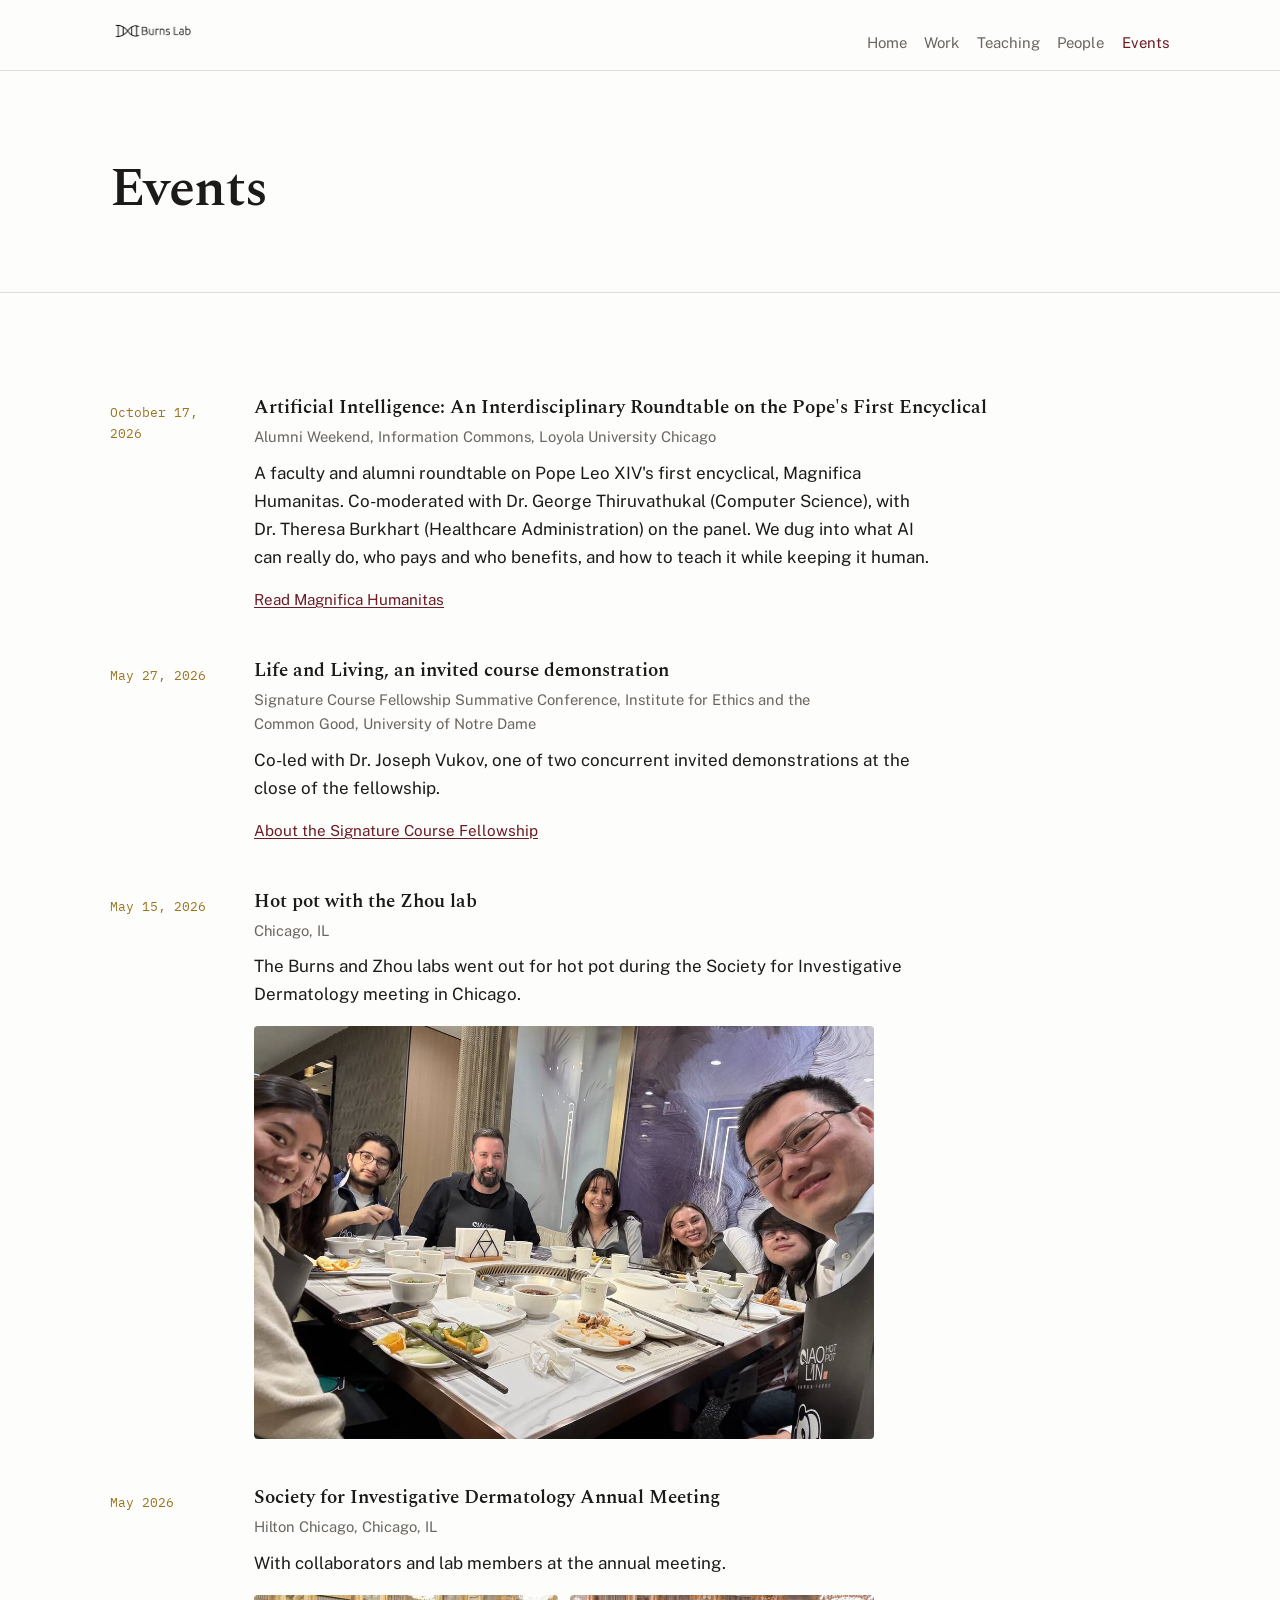
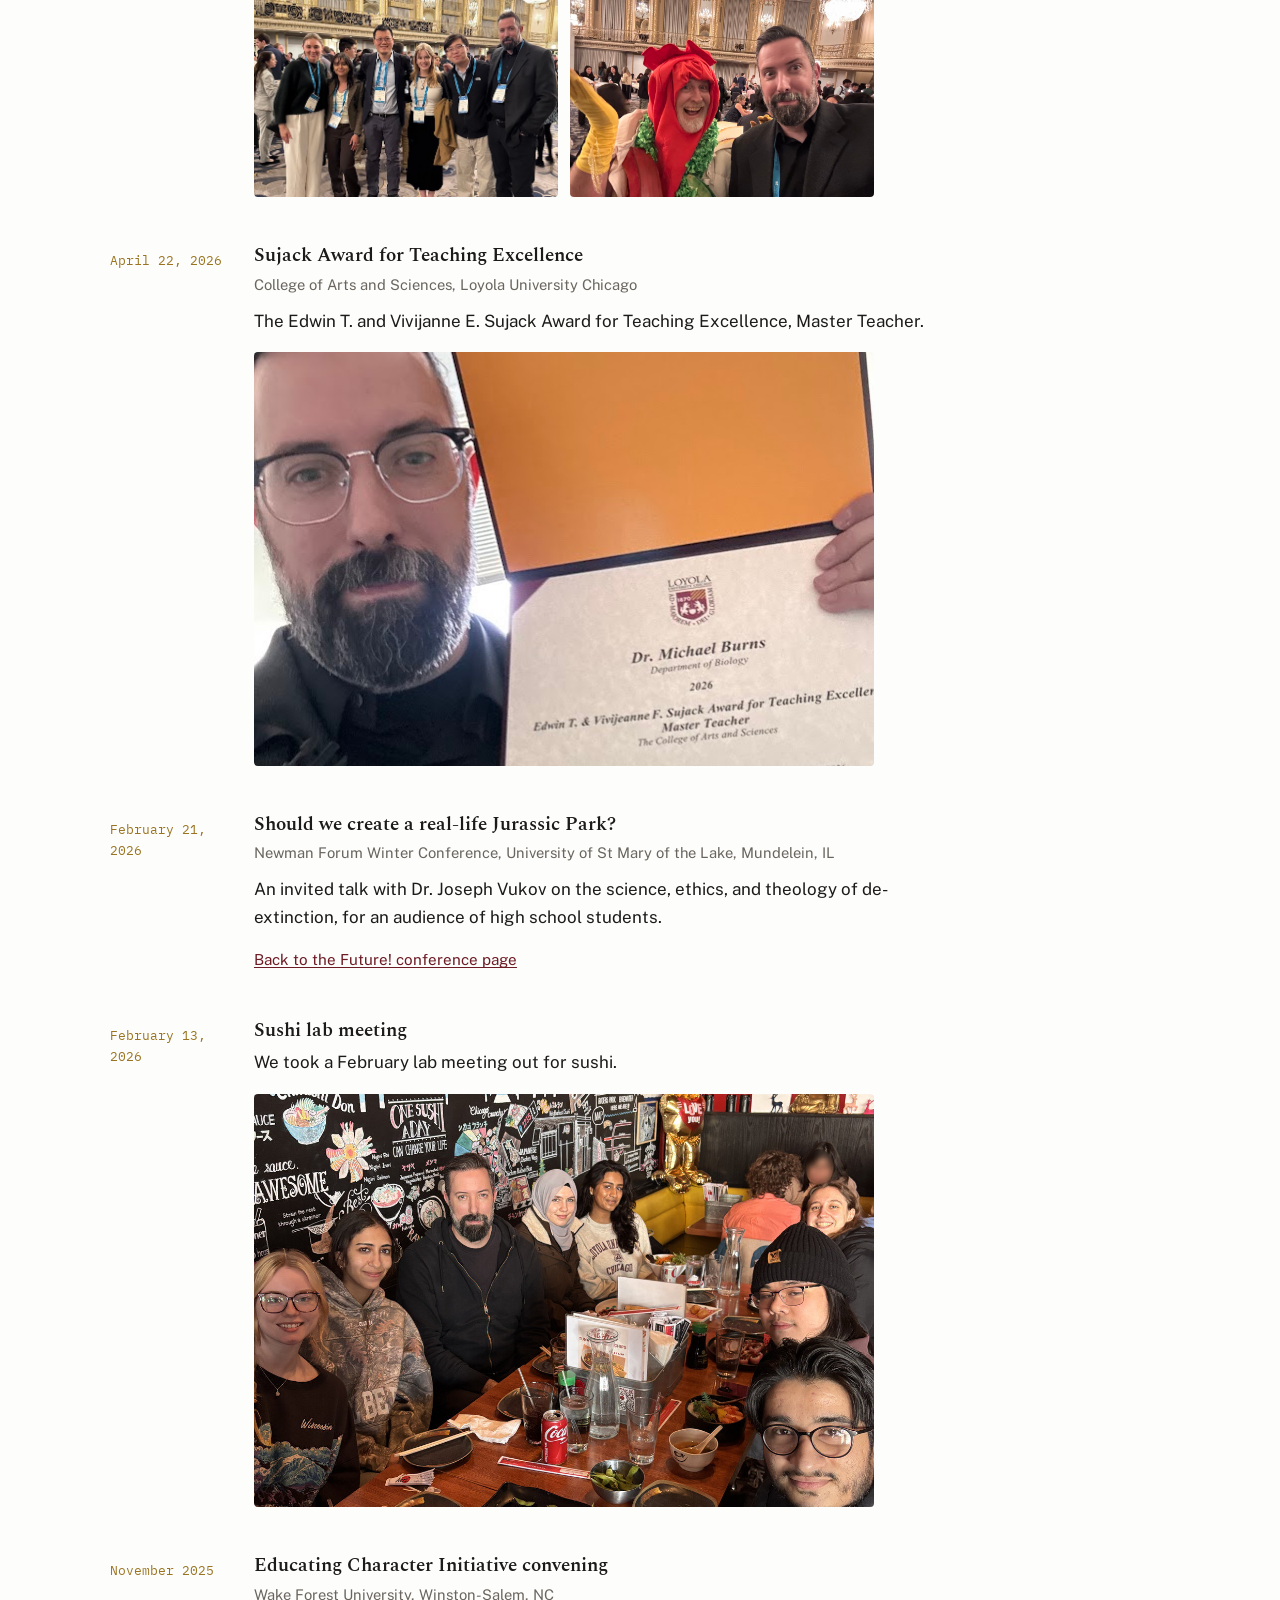
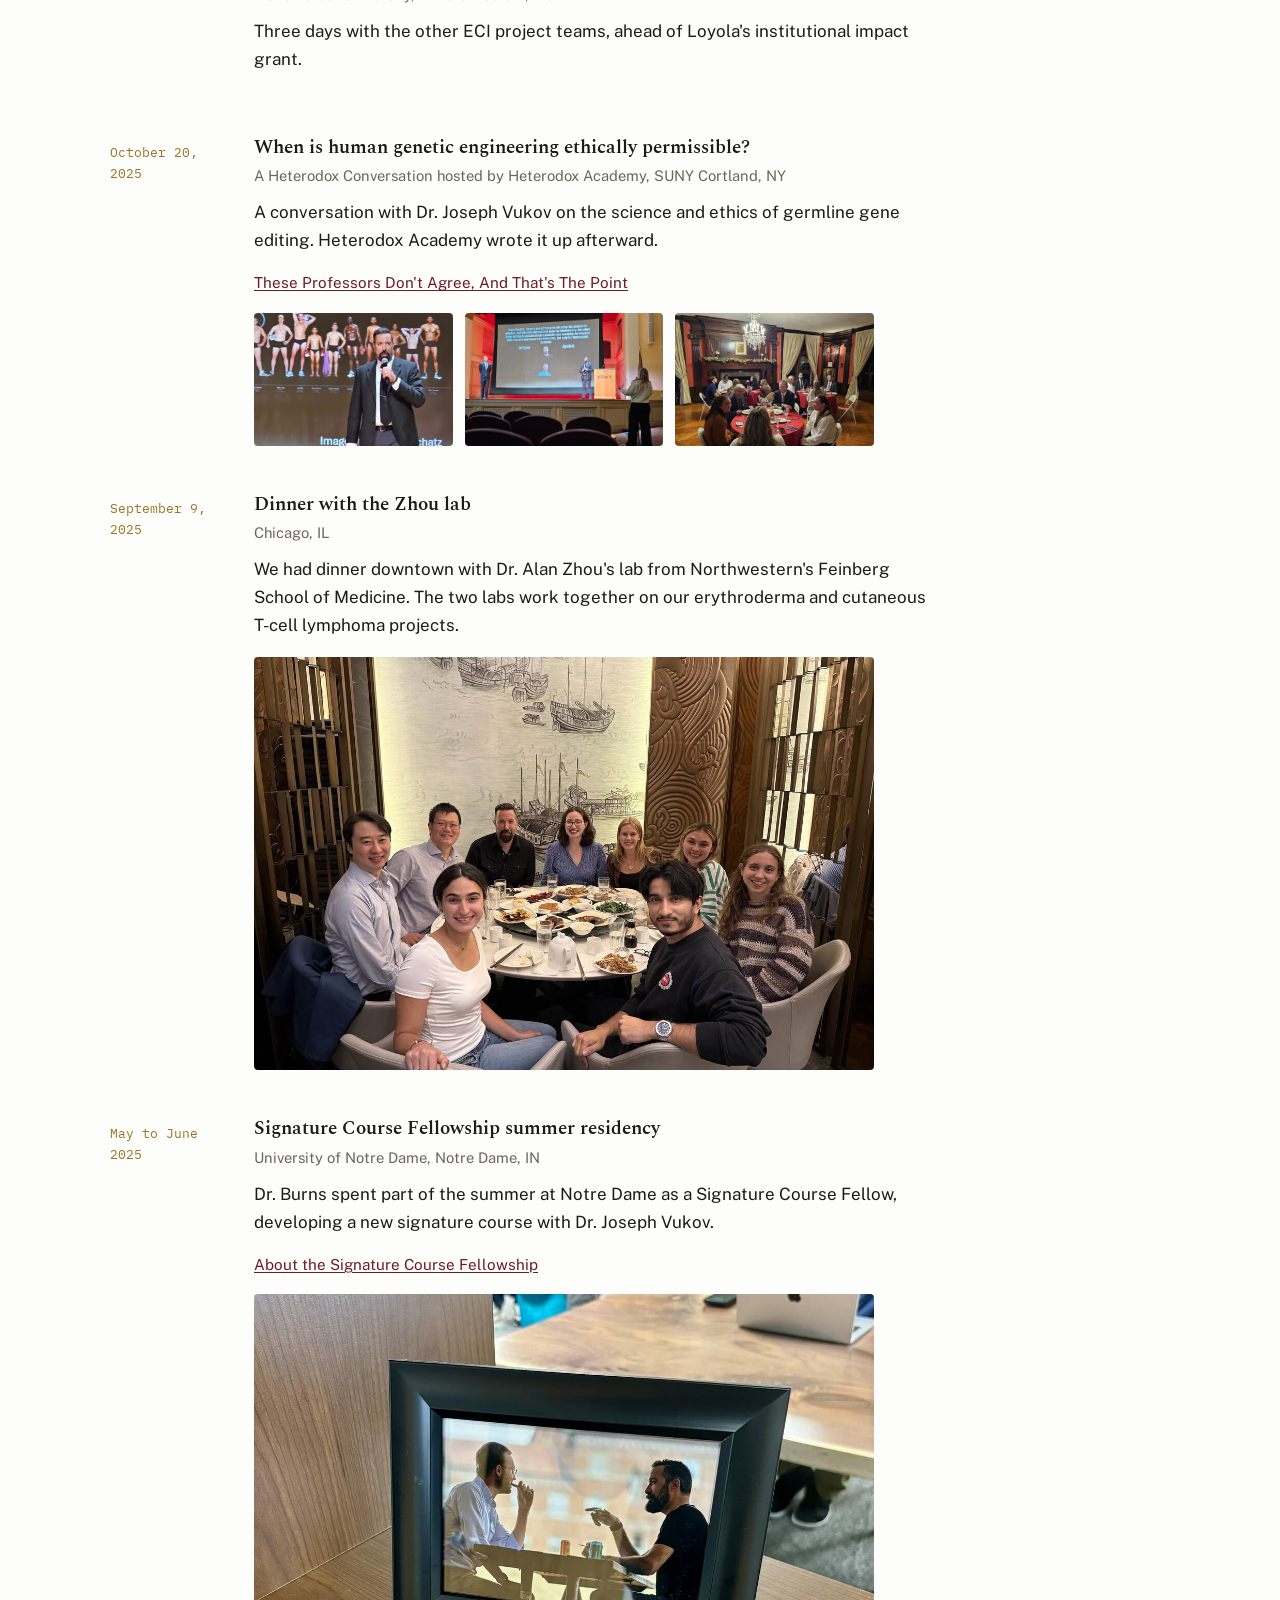
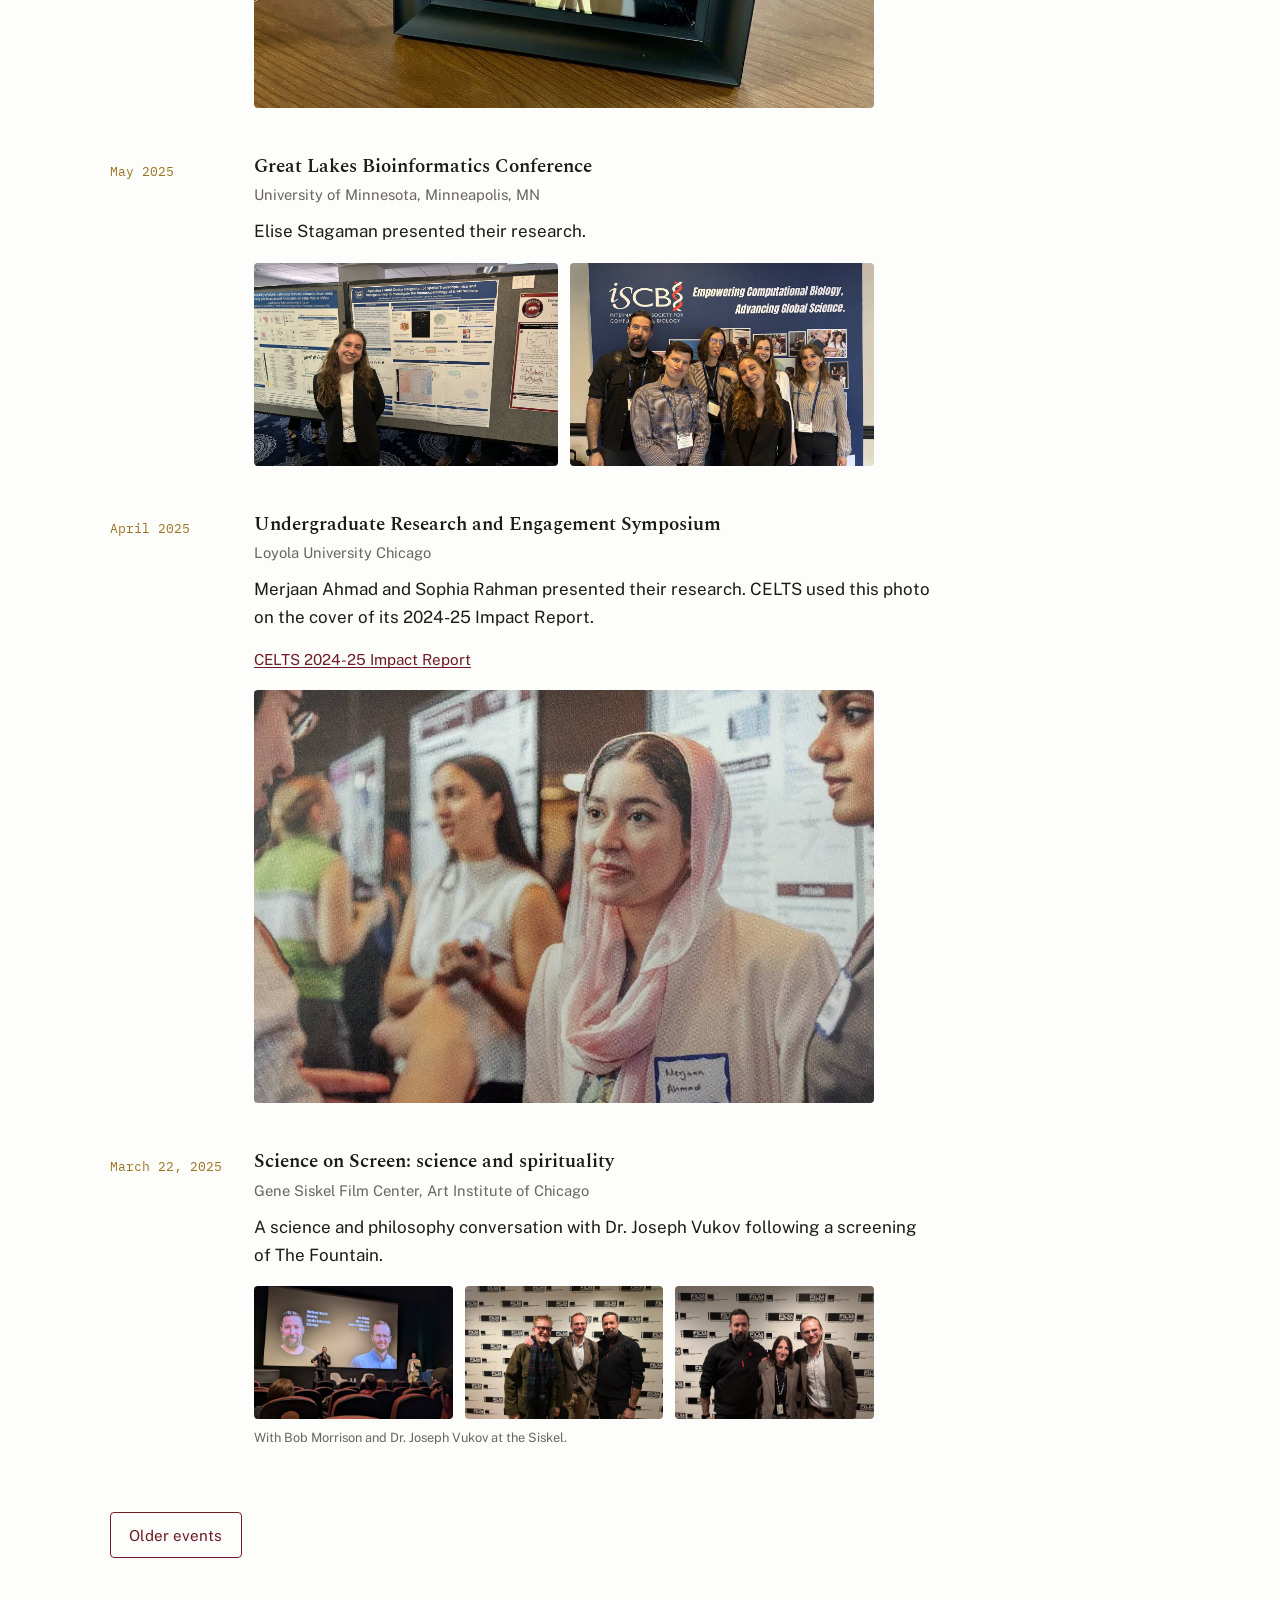
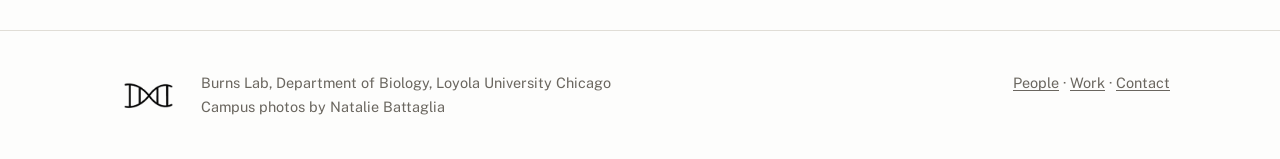
==== events.html @ b52f502f "Burns Lab website, beta Static site (HTML, CSS, JSON data, images) for GitHub Pages. Pages carry a n" ====
<!doctype html>
<html lang="en">
<head>
<meta charset="utf-8">
<meta name="viewport" content="width=device-width, initial-scale=1, viewport-fit=cover">
<!-- BETA: keeps search engines from listing the beta URL. Remove when burns-lab.org goes live. -->
<meta name="robots" content="noindex">
<title>Events | Burns Lab</title>
<meta name="description" content="Talks, conferences, and events from the Burns Lab at Loyola University Chicago.">
<link rel="icon" href="images/logos/burns-lab-mark.png">
<link rel="stylesheet" href="https://fonts.googleapis.com/css2?family=Spectral:wght@400;600&family=Public+Sans:wght@400;600&family=IBM+Plex+Mono:wght@500&display=swap">
<link rel="stylesheet" href="css/style.css">
</head>
<body>

<header class="site-header">
  <div class="wrap">
    <a class="brand" href="index.html"><img src="images/logos/burns-lab-wordmark.png" alt="Burns Lab"></a>
    <nav class="site-nav" aria-label="Main">
      <a href="index.html">Home</a>
      <a href="work.html">Work</a>
      <a href="teaching.html">Teaching</a>
      <a href="people.html">People</a>
      <a href="events.html" aria-current="page">Events</a>
    </nav>
  </div>
</header>

<main>

  <!-- Photos for an event go in images/events/<slug>/; run scripts/update-events.sh
       and they show up here. -->
  <div class="wrap hero">
    <h1>Events</h1>
  </div>

  <section class="band">
    <div class="wrap">
      <ol class="timeline" id="events">
        <li class="event"><div class="when"></div><div><p>Loading events&hellip;</p></div></li>
      </ol>
      <details class="older">
        <summary class="btn btn-ghost"><span class="show">Older events</span><span class="hide">Hide older events</span></summary>
        <ol class="timeline" id="events-older"></ol>
      </details>
    </div>
  </section>

</main>

<footer class="site-footer">
  <div class="wrap">
    <div class="footer-brand">
      <img src="images/logos/burns-lab-mark.png" alt="">
      <div>Burns Lab, Department of Biology, Loyola University Chicago<br>
      Campus photos by Natalie Battaglia</div>
    </div>
    <div><a href="people.html">People</a> &middot; <a href="work.html">Work</a> &middot; <a href="index.html#contact">Contact</a></div>
  </div>
</footer>
<script>
// ---- settings ----------------------------------------------------------
const RECENT_MONTHS = 24;  // events this recent are listed; older ones sit behind the button
// ------------------------------------------------------------------------

const since = new Date();
since.setMonth(since.getMonth() - RECENT_MONTHS);
const CUTOFF = since.toISOString().slice(0, 10);   // e.g. "2024-10-20"

// Events come from data/events.json, newest first. Each entry takes:
//   slug    names its photo folder, images/events/<slug>/
//   date    sortable, YYYY-MM-DD
//   display how the date should read on the page
//   title, where, text
//   link, linkText   optional link out to the event or a write-up
//   photos  filled in by scripts/update-events.sh, do not edit by hand
//   credit  optional caption under the photos
//   hidden  true keeps an event in the file but off the page
const eventRow = e => {
  const photos = (e.photos || []).map(src =>
    `<figure class="figure"><div class="frame"><img src="${src}" alt=""></div></figure>`).join("");
  return `<li class="event">
    <div class="when">${e.display}</div>
    <div>
      <h3>${e.title}</h3>
      ${e.where ? `<p class="where">${e.where}</p>` : ""}
      <p>${e.text}</p>
      ${e.link ? `<p class="event-link"><a href="${e.link}">${e.linkText || "More about this event"}</a></p>` : ""}
      ${photos ? `<div class="event-photos">${photos}</div>` : ""}
      ${photos && e.credit ? `<p class="credit">${e.credit}</p>` : ""}
    </div>
  </li>`;
};

fetch("data/events.json")
  .then(r => r.json())
  .then(events => {
    events = events.filter(e => !e.hidden);
    events.sort((a, b) => b.date.localeCompare(a.date));
    // recent events in the timeline, the rest behind the "Older events" button
    const recent = events.filter(e => e.date >= CUTOFF);
    const older = events.filter(e => e.date < CUTOFF);
    document.getElementById("events").innerHTML = recent.length
      ? recent.map(eventRow).join("")
      : `<li class="event"><div class="when"></div><div><p>Nothing in the past ${RECENT_MONTHS} months.</p></div></li>`;
    const olderList = document.getElementById("events-older");
    olderList.innerHTML = older.map(eventRow).join("");
    olderList.closest("details").hidden = older.length === 0;
  })
  .catch(() => {
    document.getElementById("events").innerHTML =
      '<li class="event"><div class="when"></div><div><p>Event list is temporarily unavailable.</p></div></li>';
  });
</script>

</body>
</html>
---- css/style.css ----
/* ============================================================
   Burns Lab site styles
   One stylesheet for the whole site. Sections below, in order:
   1. Design tokens (colors, type, spacing)
   2. Base elements
   3. Layout helpers
   4. Header / navigation
   5. Hero
   6. Cards and grids (research, people, courses)
   7. Publications
   8. Contact and footer
   Change a color or font once in section 1 and it updates everywhere.
   ============================================================ */

/* ---------- 1. Design tokens -------------------------------
   Layout: single centered column, max 1100px, sections split by
   hairline rules; cards only where items are genuinely separate.  */

:root {
  /* Light palette (the default) */
  --bg:        #fdfdfc;   /* page background            */
  --surface:   #f3f2ee;   /* cards, quiet panels        */
  --ink:       #1c1b19;   /* body text                  */
  --muted:     #6a665f;   /* captions, secondary text   */
  --line:      #e0ddd6;   /* hairlines and borders      */
  --accent:    #6d1b24;   /* Loyola maroon: links, heads */
  --accent-2:  #9a7420;   /* gold: eyebrows, accents    */

  /* Type */
  --display: "Spectral", Georgia, "Times New Roman", serif;
  --body:    "Public Sans", -apple-system, "Segoe UI", Helvetica, Arial, sans-serif;
  --mono:    "IBM Plex Mono", ui-monospace, "SF Mono", Menlo, monospace;

  /* Spacing scale */
  --gap:     1.25rem;
  --section: 4.5rem;
  --radius:  4px;
}

/* Dark palette for people whose system is set to dark mode */
@media (prefers-color-scheme: dark) {
  :root:not([data-theme="light"]) {
    --bg:       #16161a;
    --surface:  #1f1f24;
    --ink:      #eceae5;
    --muted:    #a5a098;
    --line:     #32323a;
    --accent:   #e2949c;
    --accent-2: #d6ab52;
    color-scheme: dark;
  }
}

/* Same values again, for an explicit dark choice */
:root[data-theme="dark"] {
  --bg:       #16161a;
  --surface:  #1f1f24;
  --ink:      #eceae5;
  --muted:    #a5a098;
  --line:     #32323a;
  --accent:   #e2949c;
  --accent-2: #d6ab52;
  color-scheme: dark;
}

/* ---------- 2. Base elements ------------------------------- */

* { box-sizing: border-box; }

/* Leave room for the sticky header when a link jumps to a #section */
html { scroll-padding-top: 6rem; }

body {
  margin: 0;
  background: var(--bg);
  color: var(--ink);
  font-family: var(--body);
  font-size: 1.0625rem;
  line-height: 1.65;
  -webkit-font-smoothing: antialiased;
}

h1, h2, h3 {
  font-family: var(--display);
  font-weight: 600;
  line-height: 1.15;
  text-wrap: balance;
  margin: 0;
}

h1 { font-size: clamp(2.1rem, 5.2vw, 3.3rem); letter-spacing: -0.01em; }
h2 { font-size: clamp(1.6rem, 3.4vw, 2.1rem); }
h3 { font-size: 1.2rem; }

p { margin: 0 0 1rem; max-width: 68ch; }
h2 + p { margin-top: 1rem; }

/* Small link that sits inside a heading, e.g. "Lab Publications [PubMed]" */
.h-link { font-family: var(--body); font-size: 0.55em; font-weight: 400; vertical-align: middle; }

a { color: var(--accent); text-decoration-thickness: 1px; text-underline-offset: 2px; }
a:hover { text-decoration-thickness: 2px; }
:focus-visible { outline: 2px solid var(--accent-2); outline-offset: 3px; }

/* Small uppercase label used above section headings */
.eyebrow {
  font-family: var(--mono);
  font-size: 0.72rem;
  font-weight: 500;
  letter-spacing: 0.14em;
  text-transform: uppercase;
  color: var(--accent-2);
  margin: 0 0 0.6rem;
}

/* ---------- 3. Layout helpers ------------------------------ */

.wrap {
  width: 100%;
  max-width: 1100px;
  margin-inline: auto;
  padding-inline: 1.25rem;   /* side gutter at every width */
}

section.band {
  padding-block: var(--section);
  border-top: 1px solid var(--line);
}

.lede { font-size: 1.15rem; color: var(--muted); }

/* ---------- 4. Header / navigation ------------------------- */

.site-header {
  position: sticky;
  top: env(safe-area-inset-top, 0px);
  z-index: 10;
  background: color-mix(in srgb, var(--bg) 92%, transparent);
  backdrop-filter: blur(8px);
  border-bottom: 1px solid var(--line);
}

.site-header .wrap {
  display: flex;
  flex-wrap: wrap;
  align-items: baseline;
  gap: 0.6rem 1.5rem;
  padding-block: 0.9rem;
}

.brand { margin-right: auto; display: flex; align-items: center; }
/* The logo is black line art, so flip it to near-white in dark mode. */
.brand img { height: 34px; width: auto; display: block; }
@media (prefers-color-scheme: dark) {
  :root:not([data-theme="light"]) .brand img { filter: invert(1) brightness(0.92); }
}
:root[data-theme="dark"] .brand img { filter: invert(1) brightness(0.92); }

.site-nav {
  display: flex;
  flex-wrap: wrap;
  gap: 0.4rem 1.1rem;
  font-size: 0.93rem;
}
.site-nav a { color: var(--muted); text-decoration: none; }
.site-nav a:hover,
.site-nav a[aria-current="page"] { color: var(--accent); }

/* ---------- 5. Hero ---------------------------------------- */

.hero { padding-block: clamp(3rem, 8vw, 5.5rem) var(--section); }
.hero h1 { max-width: 16ch; }
.hero p { margin-top: 1.25rem; font-size: 1.2rem; max-width: 60ch; }

.actions { display: flex; flex-wrap: wrap; gap: 0.75rem; margin-top: 2rem; }

.btn {
  display: inline-block;
  padding: 0.6rem 1.15rem;
  border: 1px solid var(--accent);
  border-radius: var(--radius);
  font-size: 0.95rem;
  text-decoration: none;
}
.btn-solid { background: var(--accent); color: var(--bg); }
.btn-ghost { color: var(--accent); }
.btn:hover { opacity: 0.85; }


/* ---------- 5b. Photo banners -------------------------------
   A page can open on a photo instead of a plain heading. Text sits on a
   darkened image, so these colors are fixed rather than theme tokens. */

.hero-photo {
  position: relative;
  isolation: isolate;
  overflow: hidden;
  display: grid;
  align-items: end;
  min-height: clamp(320px, 50vh, 540px);
}
.hero-photo .hero-bg {
  position: absolute; inset: 0;
  width: 100%; height: 100%;
  object-fit: cover;
  z-index: -2;
}
/* Dark wash so white type stays readable over any photo */
.hero-photo::after {
  content: "";
  position: absolute; inset: 0;
  z-index: -1;
  background: linear-gradient(180deg, rgba(20,11,13,0.30) 0%, rgba(20,11,13,0.80) 78%);
}
.hero-photo .hero-body { padding-block: 3.5rem 2.75rem; }
.hero-photo h1 { color: #fff; }
.hero-photo .lede { color: rgba(255,255,255,0.88); }
.hero-photo .eyebrow { color: #e3bc63; }
.hero-photo .btn-solid { background: #fff; color: #6d1b24; border-color: #fff; }
.hero-photo .btn-ghost { color: #fff; border-color: rgba(255,255,255,0.65); }

/* Full-width photo band partway down a page. The background sits still while
   the page scrolls over it, except on phones and for reduced-motion viewers. */
.band-photo {
  position: relative;
  border-top: 0;
  background-size: cover;
  background-position: center;
  background-attachment: fixed;
}
.band-photo::before {
  content: "";
  position: absolute; inset: 0;
  background: rgba(20,11,13,0.74);
}
.band-photo .wrap { position: relative; }
.band-photo h2 { color: #fff; }
.band-photo p { color: rgba(255,255,255,0.88); }
.band-photo .eyebrow { color: #e3bc63; }
.band-photo a { color: #fff; }
@media (max-width: 820px) { .band-photo { background-attachment: scroll; } }
@media (prefers-reduced-motion: reduce) { .band-photo { background-attachment: scroll; } }

/* ---------- 6. Cards and grids ----------------------------- */

/* Auto-fitting grid: columns collapse to one on a phone */
.grid {
  display: grid;
  gap: var(--gap);
  grid-template-columns: repeat(auto-fit, minmax(260px, 1fr));
  margin-top: 2rem;
}
.grid > * { min-width: 0; }

.card {
  background: var(--surface);
  border: 1px solid var(--line);
  border-radius: var(--radius);
  padding: 1.4rem;
}
.card h3 { margin-bottom: 0.5rem; color: var(--accent); }
.card p { font-size: 0.97rem; margin-bottom: 0; color: var(--muted); }
.card .code { font-family: var(--mono); font-size: 0.78rem; margin-bottom: 0.5rem; }  /* course numbers */
.card .links { font-size: 0.9rem; margin-top: 0.9rem; }                              /* links under a panel */

/* A whole card that is a link (the "what we work on" grid) */
.card-link { display: block; text-decoration: none; color: inherit; transition: border-color 0.15s ease; }
.card-link h3 { color: var(--accent); }
.card-link:hover { border-color: var(--accent); }

/* People */
.people { grid-template-columns: repeat(auto-fit, minmax(190px, 1fr)); }

.person { display: flex; gap: 0.9rem; align-items: center; }

/* Placeholder avatar: initials until real photos are added to
   images/people/. Swap this div for an <img> when they are. */
.avatar {
  flex: 0 0 auto;
  width: 54px; height: 54px;
  display: grid; place-items: center;
  border-radius: 50%;
  background: var(--surface);
  border: 1px solid var(--line);
  font-family: var(--mono);
  font-size: 0.9rem;
  color: var(--accent);
}
.person .name { font-weight: 600; line-height: 1.3; }
.person .role { font-size: 0.88rem; color: var(--muted); line-height: 1.35; }
.person .note { font-size: 0.82rem; color: var(--accent-2); }

/* Subheading inside a list-heavy section */
.subhead { margin-top: 2.25rem; font-size: 1.05rem; color: var(--accent); }

/* Long alumni lists set in columns */
.namelist {
  columns: 3 180px;
  column-gap: 2rem;
  margin-top: 1.25rem;
  padding: 0;
  list-style: none;
  font-size: 0.95rem;
  color: var(--muted);
}
.namelist li { break-inside: avoid; padding-block: 0.12rem; }

/* ---------- 6b. Images and media ---------------------------- */

/* Wrapper for any photo: fixes the shape, crops the photo to fit,
   and keeps a caption attached. Set the shape with --ratio. */
.figure { margin: 0; }
.figure .frame {
  aspect-ratio: var(--ratio, 16 / 9);
  max-width: 100%;
  overflow: hidden;
  border-radius: var(--radius);
  background: var(--surface);
}
.figure img { width: 100%; height: 100%; object-fit: cover; display: block; }
.figure figcaption {
  margin-top: 0.5rem;
  font-size: 0.82rem;
  color: var(--muted);
}

.hero-figure { margin-top: 2.5rem; --ratio: 21 / 9; }
@media (max-width: 600px) { .hero-figure { --ratio: 4 / 3; } }

/* Two items side by side (text and a photo, or two photos), stacking on a phone */
.media-pair { display: grid; gap: 2rem; grid-template-columns: 1fr 1fr; align-items: center; }
@media (max-width: 600px) { .media-pair { grid-template-columns: 1fr; } }

/* Line-art icons on the research cards, drawn to match the logo */
.card .icon { display: block; margin-bottom: 0.9rem; color: var(--accent); }
.card .icon svg { width: 44px; height: 44px; stroke: currentColor; fill: none; stroke-width: 1.5; }

/* Principal investigator block: photo beside the text */
.pi { display: grid; grid-template-columns: minmax(0, 220px) 1fr; gap: 1.75rem; align-items: start; margin-top: 2rem; }
@media (max-width: 560px) { .pi { grid-template-columns: 1fr; } }
.pi .figure { --ratio: 1 / 1; }

/* Real portrait in a person card, same size as the initials circle */
.person .portrait {
  flex: 0 0 auto;
  width: 54px; height: 54px;
  border-radius: 50%;
  object-fit: cover;
  border: 1px solid var(--line);
}

/* Current members on people.html: a narrow, centered stack of cards over a
   campus photo, one person per card. The home page keeps the compact .people grid. */
.members-band h2 { text-align: center; }
.roster { display: grid; gap: 1rem; max-width: 37rem; margin: 2rem auto 0; }
.roster .person {
  gap: 2rem;
  padding: 1.5rem 2rem;
  background: var(--surface);
  border-radius: var(--radius);
}
.roster .portrait, .roster .avatar { width: 180px; height: 180px; }
.roster .avatar { font-size: 2.4rem; }
.roster .name { font-size: 1.35rem; letter-spacing: 0.02em; }
.roster .role { font-size: 1.02rem; margin-top: 0.2rem; }
.roster .note { font-size: 0.95rem; }
@media (max-width: 560px) {
  .roster .person { gap: 1.1rem; padding: 1.1rem; }
  .roster .portrait, .roster .avatar { width: 160px; height: 160px; }
  .roster .avatar { font-size: 1.6rem; }
  .roster .name { font-size: 1.15rem; }
}

/* Alumni and collaborator lists: one panel, each group's label on the left
   (set off by a thin rule) and its names in two columns on the right. */
.list-panel { background: var(--surface); border-radius: var(--radius); padding: 2.25rem; margin-top: 1.5rem; }
.list-row { display: grid; grid-template-columns: 13rem 1fr; gap: 2rem; }
.list-row + .list-row { margin-top: 2.5rem; }
.list-row h3 {
  font-family: var(--body);
  font-size: 0.98rem;
  line-height: 1.4;
  color: var(--accent);
  padding-right: 1.5rem;
  border-right: 1px solid var(--line);
}
.list-row .namelist { columns: 2 200px; margin-top: 0; }
@media (max-width: 640px) {
  .list-panel { padding: 1.25rem; }
  .list-row { grid-template-columns: 1fr; gap: 0.6rem; }
  .list-row h3 { border-right: 0; padding-right: 0; }
}

/* ---------- 6c. Events timeline and photo gallery ----------- */

.timeline { list-style: none; padding: 0; margin: 2rem 0 0; display: grid; gap: 3rem; }
.event { display: grid; grid-template-columns: 7.5rem 1fr; gap: 1.5rem; align-items: start; }
.event > div { min-width: 0; }
.event .when {
  font-family: var(--mono);
  font-size: 0.8rem;
  color: var(--accent-2);
  padding-top: 0.3rem;
}
.event h3 { margin-bottom: 0.35rem; }
.event .where { font-size: 0.92rem; color: var(--muted); margin-bottom: 0.6rem; }
.event-link { font-size: 0.95rem; margin-bottom: 0; }
.event-photos {
  display: grid;
  gap: 0.75rem;
  grid-template-columns: repeat(auto-fit, minmax(170px, 1fr));
  max-width: 620px;
  margin-top: 1.1rem;
}
.event-photos .figure { --ratio: 3 / 2; }
.event .credit { font-size: 0.8rem; color: var(--muted); margin-top: 0.5rem; }
@media (max-width: 620px) {
  .event { grid-template-columns: 1fr; gap: 0.35rem; }
  .event .when { padding-top: 0; }
}

.gallery {
  list-style: none; padding: 0; margin: 2rem 0 0;
  display: grid; gap: 2rem;
  grid-template-columns: repeat(auto-fit, minmax(260px, 1fr));
}
.snap > * { min-width: 0; }
.snap .figure { --ratio: 4 / 3; margin-bottom: 0.9rem; }
.snap h3 { font-size: 1.05rem; margin-bottom: 0.3rem; }
.snap p { font-size: 0.95rem; color: var(--muted); }

/* ---------- 7. Publications -------------------------------- */

.pub-list { margin-top: 1.75rem; padding: 0; list-style: none; }
.pub {
  padding-block: 1rem;
  border-top: 1px solid var(--line);
  display: grid;
  grid-template-columns: 4.5rem 1fr;
  gap: 1rem;
}
.pub:first-child { border-top: 0; }
.pub .year {
  font-family: var(--mono);
  font-size: 0.85rem;
  color: var(--accent-2);
  font-variant-numeric: tabular-nums;
}
.pub .title { font-weight: 600; display: block; color: var(--ink); text-decoration: none; }
.pub .title:hover { color: var(--accent); text-decoration: underline; }
.pub .meta { display: block; font-size: 0.92rem; color: var(--muted); }
.pub .meta b { color: var(--ink); font-weight: 600; }  /* the lab's own author line */
.pub .presenter { color: var(--accent); font-weight: 600; }

/* "Older presentations" button: a <details> whose <summary> is styled as a button */
.older { margin-top: 1.25rem; }
.timeline + .older { margin-top: 3rem; }   /* match the gap between events */
.older > summary { list-style: none; cursor: pointer; }
.older > summary::-webkit-details-marker { display: none; }
.older[open] .show, .older:not([open]) .hide { display: none; }
@media (max-width: 480px) {
  .pub { grid-template-columns: 1fr; gap: 0.25rem; }
}

/* Marks content that is a formatting example, not real data */
.placeholder {
  border-left: 3px solid var(--accent-2);
  background: var(--surface);
  padding: 0.9rem 1.1rem;
  font-size: 0.92rem;
  color: var(--muted);
  border-radius: 0 var(--radius) var(--radius) 0;
}

/* ---------- 8. Contact and footer -------------------------- */

.contact-grid { grid-template-columns: repeat(auto-fit, minmax(230px, 1fr)); }
.contact-grid h3 { font-family: var(--body); font-size: 0.95rem; letter-spacing: 0.02em; }
.contact-grid p { font-size: 0.97rem; color: var(--muted); margin-bottom: 0; }
.contact-grid .value { color: var(--ink); font-family: var(--mono); font-size: 0.92rem; }

.site-footer {
  border-top: 1px solid var(--line);
  padding-block: 2.5rem;
  font-size: 0.9rem;
  color: var(--muted);
}
.footer-brand { display: flex; align-items: center; gap: 0.9rem; }
.footer-brand img { height: 40px; width: auto; }
@media (prefers-color-scheme: dark) {
  :root:not([data-theme="light"]) .footer-brand img { filter: invert(1) brightness(0.9); }
}
:root[data-theme="dark"] .footer-brand img { filter: invert(1) brightness(0.9); }

.site-footer .wrap { display: flex; flex-wrap: wrap; gap: 1rem 2rem; justify-content: space-between; }
.site-footer a { color: var(--muted); }

@media (prefers-reduced-motion: reduce) {
  * { animation: none !important; transition: none !important; }
}
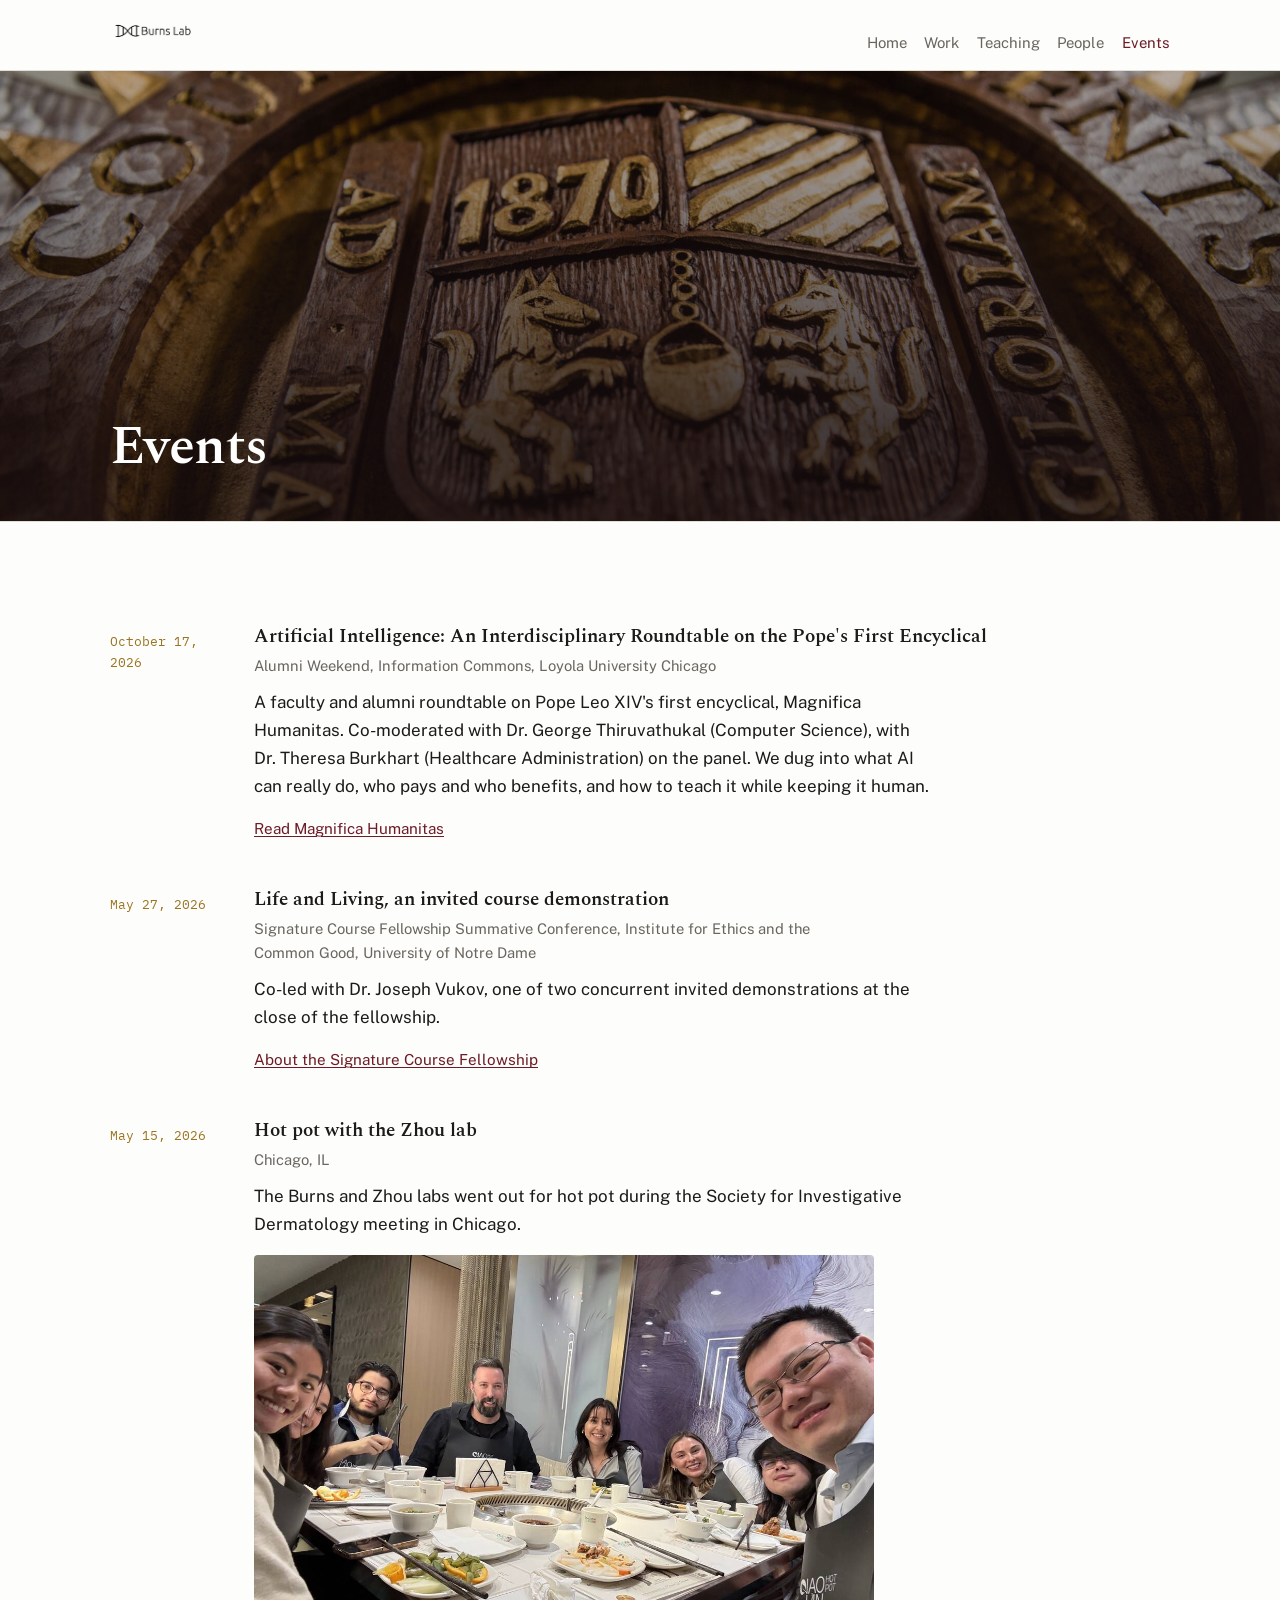
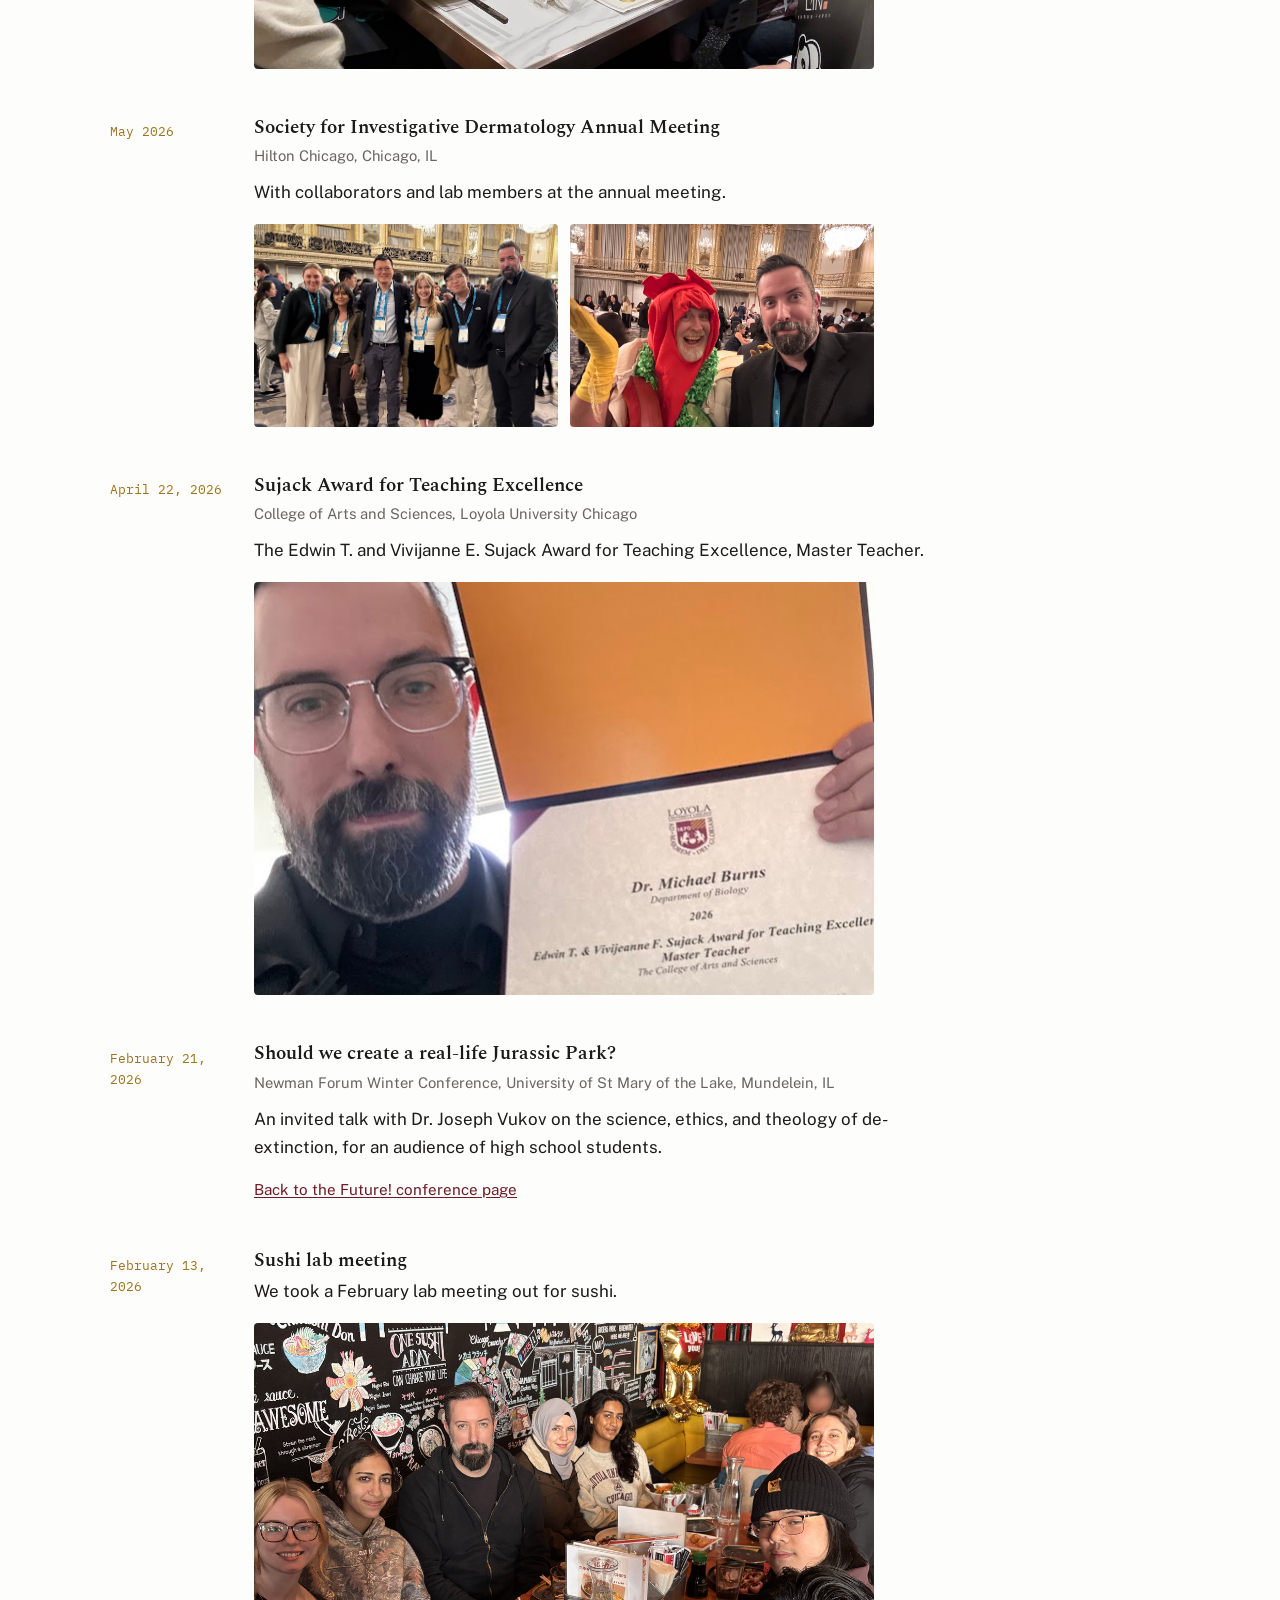
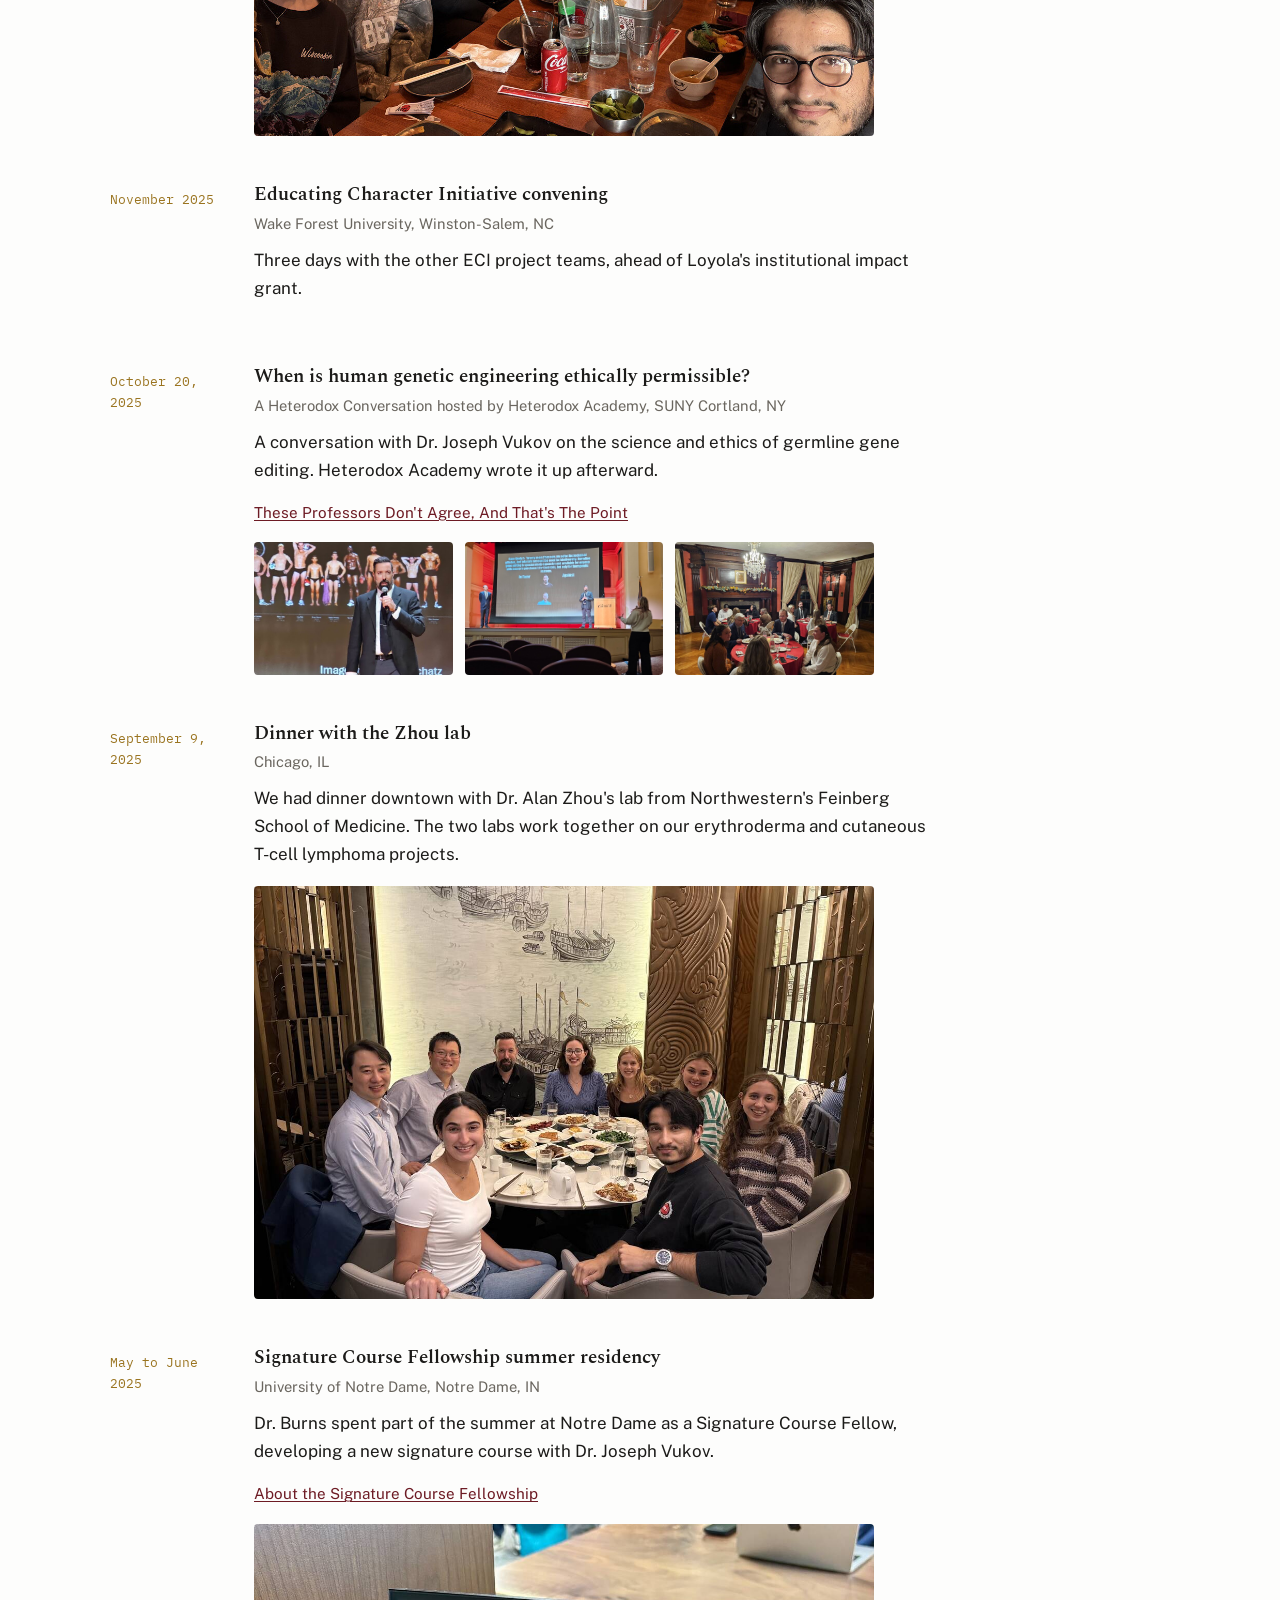
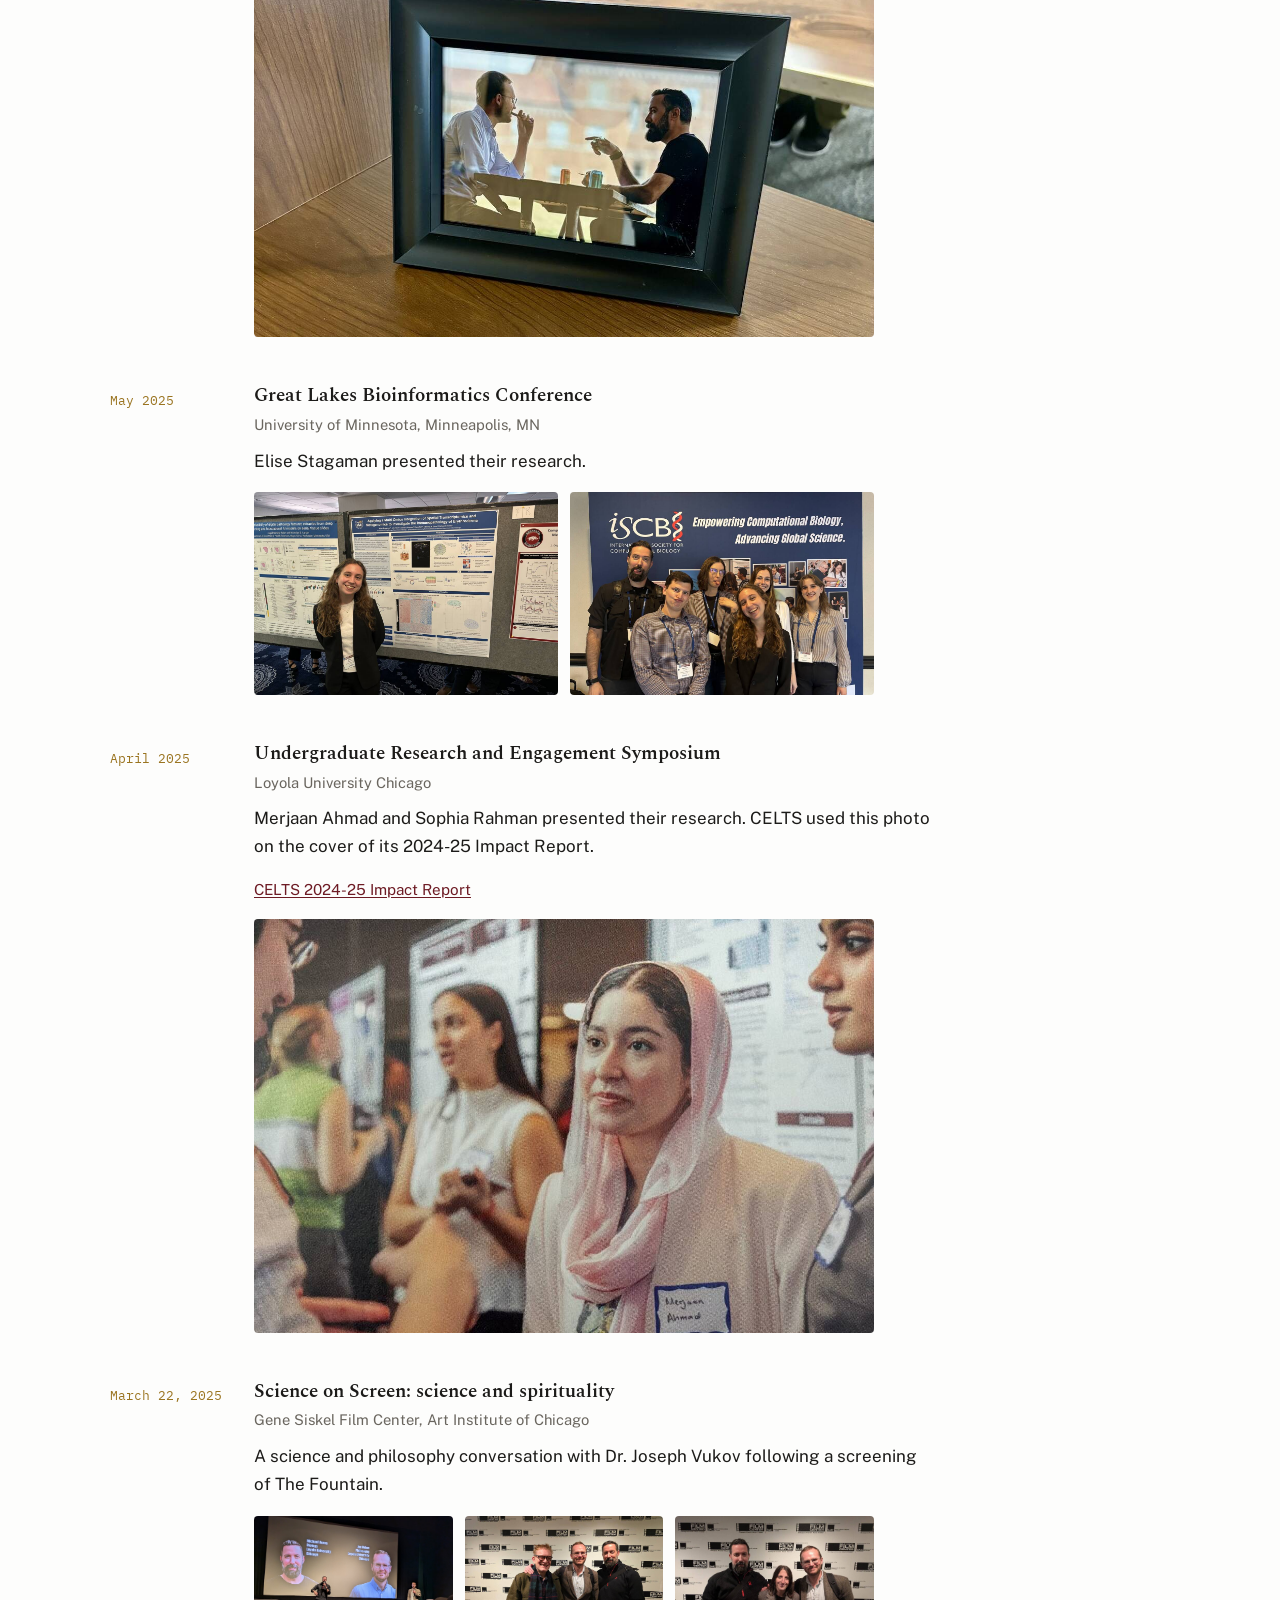
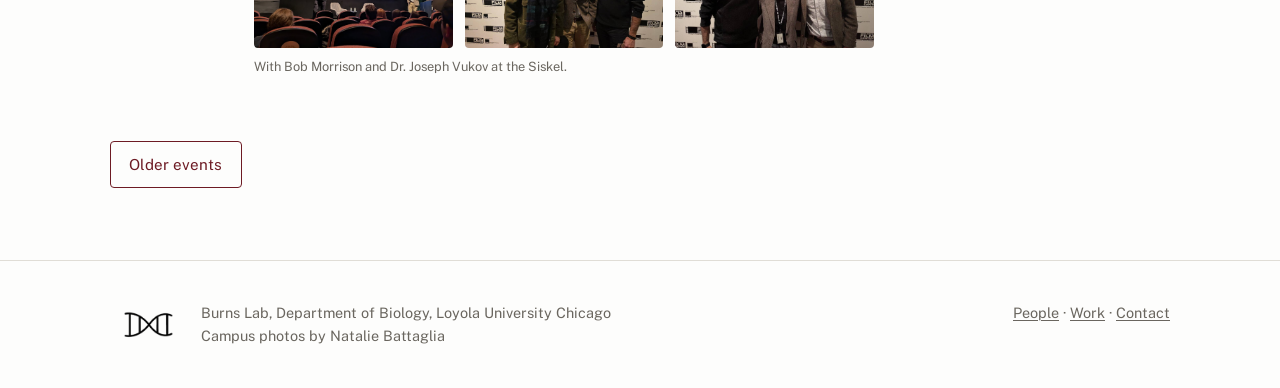
==== commit 425179ab: "Add Loyola campus photos; photo header on Events page New campus photos (crests by Natalie Battaglia" ====
--- a/events.html
+++ b/events.html
@@ -30,9 +30,12 @@
 
   <!-- Photos for an event go in images/events/<slug>/; run scripts/update-events.sh
        and they show up here. -->
-  <div class="wrap hero">
-    <h1>Events</h1>
-  </div>
+  <section class="hero-photo">
+    <img class="hero-bg" src="images/campus/crest-carved-seal.jpg" alt="A carved and gilded Loyola University Chicago seal" style="object-position: center 45%;">
+    <div class="wrap hero-body">
+      <h1>Events</h1>
+    </div>
+  </section>
 
   <section class="band">
     <div class="wrap">
